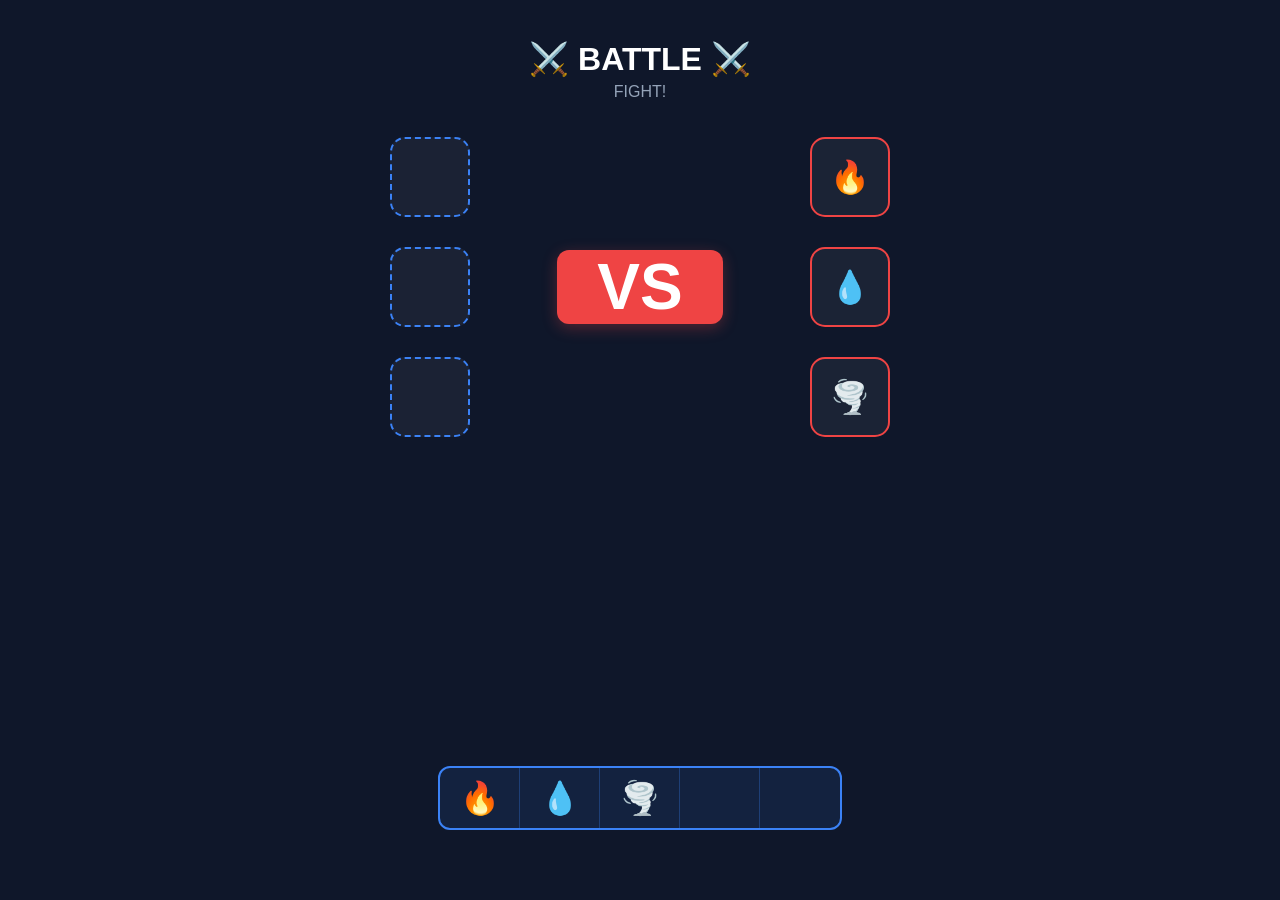
==== docs/index.html @ 9a3e28fd "changed name of folder" ====
<!DOCTYPE html>
<html lang="pt-pt">
    <head>
        <meta charset="utf-8">
        <meta name="viewport" content="width=device-width, initial-scale=1.0">
        <title>Battle! - Commander</title>
        <link rel="stylesheet" href="style.css">
    </head>
    <body>
        <div class="main-container">
            <header>
                <h1>⚔️ BATTLE ⚔️</h1>
                <p class="subtitle">FIGHT!</p>
            </header>

            <main class="game-area">
                <div class="battle-lane">
                    <button class="panel player-slot", id="player-slot1"></button>
                    <button class="panel enemy-slot", id="enemy-slot1"></button>
                </div>

                <div class="battle-lane">
                    <button class="panel player-slot", id="player-slot2"></button>
                    <button id="fight-btn">VS</button>
                    <button class="panel enemy-slot", id="enemy-slot2"></button>
                </div>

                <div class="battle-lane">
                    <button class="panel player-slot", id="player-slot3"></button>
                    <button class="panel enemy-slot", id="enemy-slot3"></button>
                </div>

                <div id="result-area" style="margin-top: 30px; text-align: center; font-size: 1.4em;"></div>
            </main>

            <footer class="footer-area">
                <div class="unit-list">
                    <button class="unit-slot">🔥</button>
                    <button class="unit-slot">💧</button>
                    <button class="unit-slot">🌪️</button>
                    <button class="unit-slot"></button>
                    <button class="unit-slot"></button>
                </div>
            </footer>
        </div>
        <script src="index.js"></script>
    </body>
</html>
---- docs/style.css ----
body, html {
    margin: 0;
    padding: 0;
    height: 100%;
    font-family: Arial, sans-serif;
    background-color: #0f172a;
    /* backgroung-color: white; */
    color: white;
    overflow: hidden; 
}


.main-container {
    display: flex;
    flex-direction: column;
    height: 100vh;
    justify-content: space-between;
    padding: 40px;
    box-sizing: border-box;
}

header {
    text-align: center;
}

h1 {
    margin: 0;
}

.subtitle {
    margin-top: 5px;
    color: #94a3b8;
}


.game-area {
    flex: 1;
    display: flex;
    flex-direction: column;
    justify-content: flex-start; 
    align-items: center;
    gap: 30px;
    padding-top: 20px; /
}

.battle-lane {
    display: flex;
    align-items: center;
    justify-content: space-between;
    width: 70%;
    max-width: 500px;
}

/* Slots de Batalha */
.panel {
    width: 80px;
    height: 80px;
    border-radius: 15px;
    background: rgba(255, 255, 255, 0.05);
}

.player-slot {
    border: 2px dashed #3b82f6;
    cursor: pointer;
    font-size: 2em;
}

.player-slot:hover {
    background: rgba(59, 130, 246, 0.3);
    transform: none; 
}

.enemy-slot {
    border: 2px solid #ef4444;
    font-size: 2em;
}

#fight-btn {
    display: block;
    /* margin: 30px auto; */
    padding: 0px 40px;
    font-size: 4em;
    font-weight: bold;
    background-color: #ef4444;
    color: white;
    border: none;
    border-radius: 12px;
    cursor: pointer;
    box-shadow: 0 4px 15px rgba(239, 68, 68, 0.3);
}

#fight-btn:hover {
    background-color: #f87171;
    transform: translateY(-2px);
}

.footer-area {
    display: flex;
    justify-content: center;
    padding-bottom: 30px;
    width: 100%;
}

.unit-list {
    display: flex;
    gap: 0; 
    background: rgba(59, 130, 246, 0.1); 
    border: 2px solid #3b82f6;           
    border-radius: 12px;                 
    overflow: hidden;                    
}

.unit-slot {
    width: 80px;  
    height: 60px;
    border: none;
    border-radius: 0; 
    background: transparent;
    cursor: pointer;
    transition: background 0.2s;
    border-right: 1px solid rgba(59, 130, 246, 0.3);
    font-size: 2em;
}

.unit-slot:last-child {
    border-right: none;
}

.unit-slot:hover {
    background: rgba(59, 130, 246, 0.3);
    transform: none; 
}
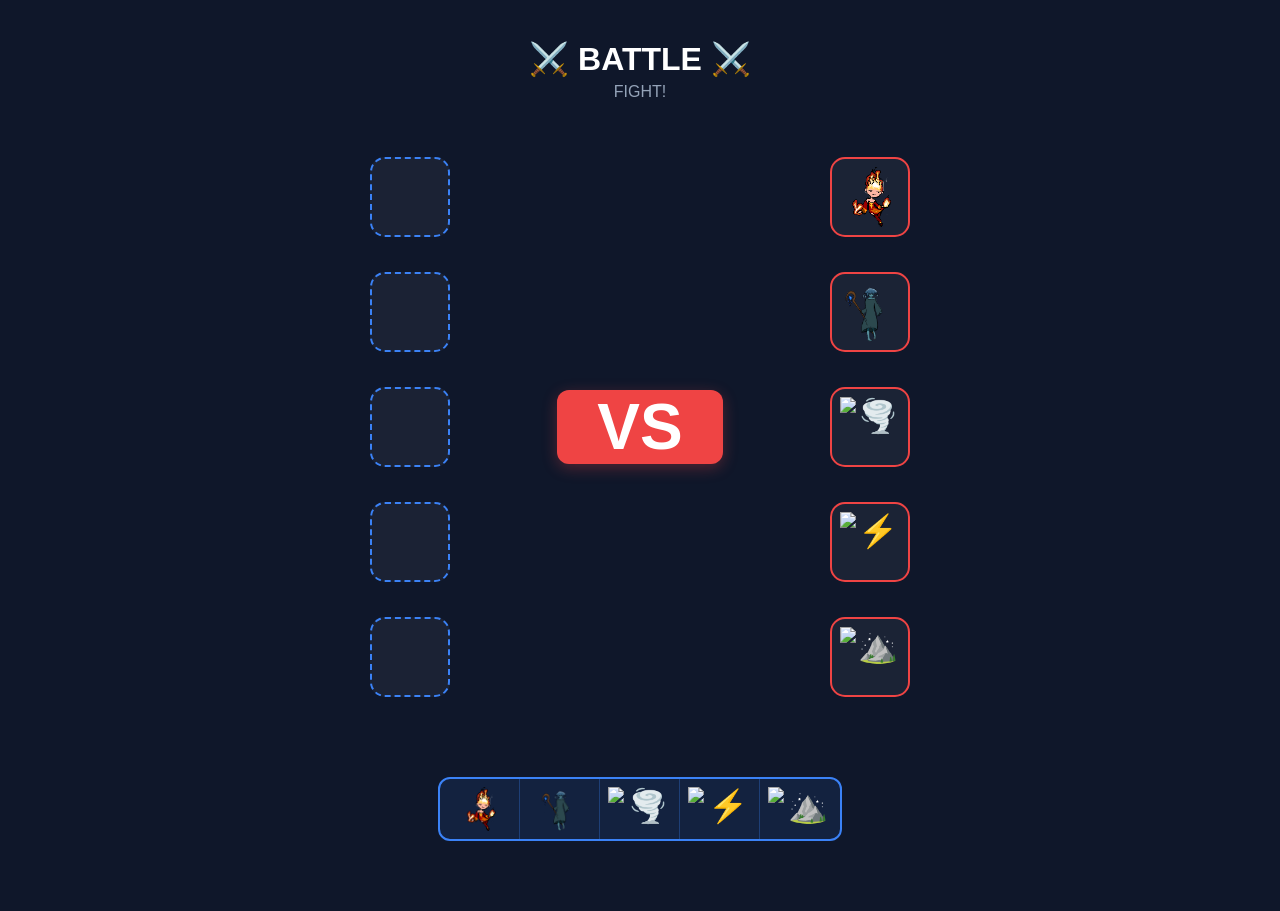
==== commit c685a718: "changes to make the game more scalable. added more elements" ====
--- a/docs/index.html
+++ b/docs/index.html
@@ -14,30 +14,16 @@
             </header>
 
             <main class="game-area">
-                <div class="battle-lane">
-                    <button class="panel player-slot", id="player-slot1"></button>
-                    <button class="panel enemy-slot", id="enemy-slot1"></button>
-                </div>
-
-                <div class="battle-lane">
-                    <button class="panel player-slot", id="player-slot2"></button>
-                    <button id="fight-btn">VS</button>
-                    <button class="panel enemy-slot", id="enemy-slot2"></button>
-                </div>
-
-                <div class="battle-lane">
-                    <button class="panel player-slot", id="player-slot3"></button>
-                    <button class="panel enemy-slot", id="enemy-slot3"></button>
-                </div>
+                <div id="battle-container" class="battle-container"></div>
 
                 <div id="result-area" style="margin-top: 30px; text-align: center; font-size: 1.4em;"></div>
             </main>
 
             <footer class="footer-area">
                 <div class="unit-list">
-                    <button class="unit-slot">🔥</button>
-                    <button class="unit-slot">💧</button>
-                    <button class="unit-slot">🌪️</button>
+                    <button class="unit-slot"></button>
+                    <button class="unit-slot"></button>
+                    <button class="unit-slot"></button>
                     <button class="unit-slot"></button>
                     <button class="unit-slot"></button>
                 </div>
--- a/docs/style.css
+++ b/docs/style.css
@@ -1,19 +1,19 @@
 body, html {
     margin: 0;
     padding: 0;
-    height: 100%;
+    min-height: 100vh;
     font-family: Arial, sans-serif;
     background-color: #0f172a;
     /* backgroung-color: white; */
     color: white;
-    overflow: hidden; 
+    overflow-y: auto;
+    overflow-x: hidden;
 }
-
 
 .main-container {
     display: flex;
     flex-direction: column;
-    height: 100vh;
+    min-height: 100vh;
     justify-content: space-between;
     padding: 40px;
     box-sizing: border-box;
@@ -40,18 +40,63 @@
     justify-content: flex-start; 
     align-items: center;
     gap: 30px;
-    padding-top: 20px; /
+    padding-top: 20px;
+    overflow-y: auto;
+}
+
+.battle-container {
+    display: flex;
+    flex-direction: column;
+    align-items: center;
+    gap: 35px;
+    width: 100%;
+    padding: 20px 0;
 }
 
 .battle-lane {
+    flex-shrink: 0;
     display: flex;
     align-items: center;
-    justify-content: space-between;
-    width: 70%;
-    max-width: 500px;
+    justify-content: center;
+    gap: 40px;
+    width: 80%;
+    max-width: 700px;
 }
 
-/* Slots de Batalha */
+.fight-wrapper {
+    display: flex;
+    align-items: center;
+    justify-content: center;
+    width: 300px;
+    flex-shrink: 0;
+}
+
+.spacer {
+    /* always keep width the same as fight-wrapper*/
+    width: 300px;
+    flex-shrink: 0;
+}
+
+#fight-btn {
+    display: block;
+    /* margin: 30px auto; */
+    padding: 0px 40px;
+    font-size: 4em;
+    font-weight: bold;
+    background-color: #ef4444;
+    color: white;
+    border: none;
+    border-radius: 12px;
+    cursor: pointer;
+    box-shadow: 0 4px 15px rgba(239, 68, 68, 0.3);
+}
+
+#fight-btn:hover {
+    background-color: #f87171;
+    transform: translateY(-3px);
+}
+
+/* Battle slots */
 .panel {
     width: 80px;
     height: 80px;
@@ -73,25 +118,6 @@
 .enemy-slot {
     border: 2px solid #ef4444;
     font-size: 2em;
-}
-
-#fight-btn {
-    display: block;
-    /* margin: 30px auto; */
-    padding: 0px 40px;
-    font-size: 4em;
-    font-weight: bold;
-    background-color: #ef4444;
-    color: white;
-    border: none;
-    border-radius: 12px;
-    cursor: pointer;
-    box-shadow: 0 4px 15px rgba(239, 68, 68, 0.3);
-}
-
-#fight-btn:hover {
-    background-color: #f87171;
-    transform: translateY(-2px);
 }
 
 .footer-area {
@@ -130,3 +156,24 @@
     background: rgba(59, 130, 246, 0.3);
     transform: none; 
 }
+
+.unit-img {
+    width: 100%;
+    height: 100%;
+    object-fit: contain;
+    pointer-events: none; /* so clicks go to the parent slot */
+    image-rendering: crisp-edges; /* optional: sharper pixel art */
+}
+
+.player-slot, .enemy-slot, .unit-slot {
+    display: flex;
+    align-items: center;
+    justify-content: center;
+    padding: 8px;
+    box-sizing: border-box;
+}
+
+/* Make unit list slots a bit taller for images */
+/* .unit-slot { */
+/*     height: 80px; */
+/* } */
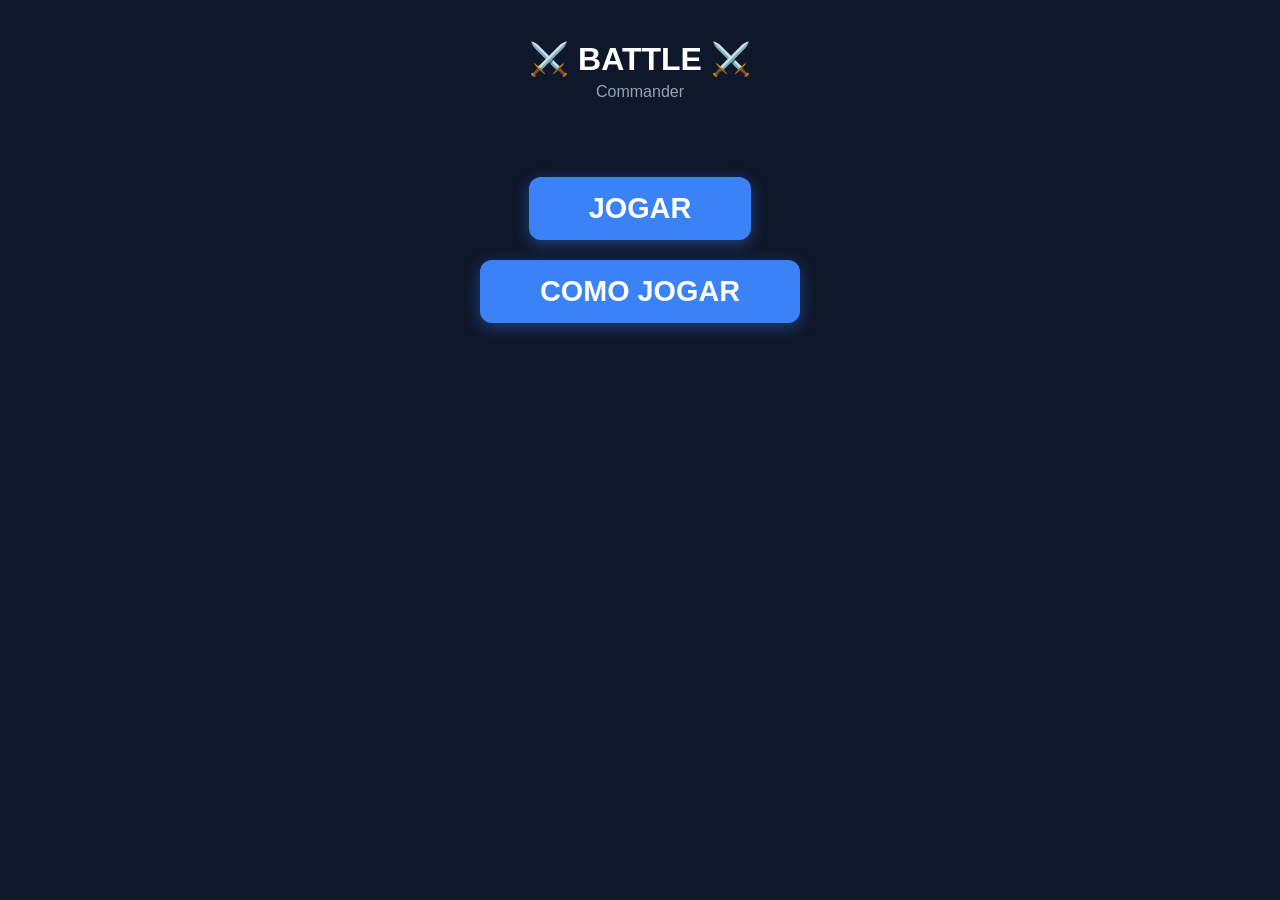
==== commit 27c7dd72: "added a menu with buttons and a tutorial screen. more work on making it more scalable" ====
--- a/docs/index.html
+++ b/docs/index.html
@@ -8,26 +8,69 @@
     </head>
     <body>
         <div class="main-container">
-            <header>
-                <h1>⚔️ BATTLE ⚔️</h1>
-                <p class="subtitle">FIGHT!</p>
-            </header>
 
-            <main class="game-area">
-                <div id="battle-container" class="battle-container"></div>
+            <!-- ==================== MAIN MENU ==================== -->
+            <div id="screen-menu" class="screen">
+                <header>
+                    <h1>⚔️ BATTLE ⚔️</h1>
+                    <p class="subtitle">Commander</p>
+                </header>
+                <div class="menu-buttons">
+                    <button id="btn-play" class="big-btn">JOGAR</button>
+                    <button id="btn-tutorial" class="big-btn">COMO JOGAR</button>
+                </div>
+            </div>
 
-                <div id="result-area" style="margin-top: 30px; text-align: center; font-size: 1.4em;"></div>
-            </main>
+            <!-- ==================== TUTORIAL ==================== -->
+            <div id="screen-tutorial" class="screen">
+                <div class="tutorial-overlay" style="position: static; width: 100%; height: 100%; background: none;">
+                    <div class="tutorial-box">
+                        <h2>COMO JOGAR</h2>
+                        <div class="tutorial-content">
+                            <p><strong>OBJETIVO:</strong> O combate acontece em uma série de duelos 1v1. Quem conseguir o maior número de vitórias nas linhas de batalha vence a partida.</p>
+                            
+                            <p><strong>ESTRATÉGIA:</strong> A ordem das suas unidades importa muito. Analise o time adversário e posicione seus lutadores de forma inteligente.</p>
+                            <p><strong>ELEMENTOS:</strong> Use a vantagem elemental a seu favor. 
+                                <ul>
+                                    <li>💧 <strong>Água</strong> ganha de 🔥 <strong>Fogo</strong></li>
+                                    <li>🔥 <strong>Fogo</strong> ganha de 🌪️ <strong>Vento</strong></li>
+                                    <li>🌪️ <strong>Vento</strong> ganha de ⛰️ <strong>Terra</strong></li>
+                                    <li>⛰️ <strong>Terra</strong> ganha de ⚡️ <strong>Raio</strong></li>
+                                    <li>⚡️ <strong>Raio</strong> ganha de 💧 <strong>Água</strong></li>
+                                </ul>
 
-            <footer class="footer-area">
-                <div class="unit-list">
-                    <button class="unit-slot"></button>
-                    <button class="unit-slot"></button>
-                    <button class="unit-slot"></button>
-                    <button class="unit-slot"></button>
-                    <button class="unit-slot"></button>
+                                <button id="btn-back" class="btn-back">← VOLTAR</button>
+                        </div>
+                    </div>
                 </div>
-            </footer>
+            </div>
+
+            <!-- ==================== GAME SCREEN ==================== -->
+            <div id="screen-game" class="screen">
+                <header>
+                    <h1>⚔️ BATTLE ⚔️</h1>
+                    <p class="subtitle">Level 1</p>
+                </header>
+
+                <main class="game-area">
+                    <div id="battle-container" class="battle-container"></div>
+                    <div id="result-area" style="margin-top: 30px; text-align: center; font-size: 1.4em;"></div>
+                </main>
+
+                <footer class="footer-area">
+                    <div class="unit-list">
+                        <button class="unit-slot"></button>
+                        <button class="unit-slot"></button>
+                        <button class="unit-slot"></button>
+                        <button class="unit-slot"></button>
+                        <button class="unit-slot"></button>
+                    </div>
+                </footer>
+            </div>
+            <div id="test-screen" class="screen">
+                <h1>THIS IS A TEST</h1>
+            </div>
+
         </div>
         <script src="index.js"></script>
     </body>
--- a/docs/style.css
+++ b/docs/style.css
@@ -19,6 +19,113 @@
     box-sizing: border-box;
 }
 
+.screen {
+    display: none;
+    flex-direction: column;
+    height: 100%;
+    width: 100%;
+}
+
+.screen.active { display: flex !important; }
+
+/* .hidden { display: none !important; } */
+
+/* Menu styling */
+.menu-buttons {
+    display: flex;
+    flex-direction: column;
+    gap: 20px;
+    margin-top: 60px;
+    align-items: center;
+}
+
+.big-btn {
+    padding: 15px 60px;
+    font-size: 1.8em;
+    font-weight: bold;
+    background-color: #3b82f6;
+    color: white;
+    border: none;
+    border-radius: 12px;
+    cursor: pointer;
+    box-shadow: 0 4px 15px rgba(59, 130, 246, 0.4);
+    transition: all 0.2s;
+}
+
+.big-btn:hover {
+    background-color: #60a5fa;
+    transform: translateY(-3px);
+}
+
+/* TUTORIAL SCREEN */
+#screen-tutorial {
+    background-color: #0f172a;
+}
+
+.tutorial-overlay {
+    position: static;
+    width: 100%;
+    height: 100%;
+    background: none;
+    display: flex;
+    justify-content: center;
+    align-items: center;
+}
+
+.tutorial-box {
+    background-color: #1e293b;
+    border: 2px solid #3b82f6;
+    border-radius: 16px;
+    padding: 40px 30px;
+    width: 90%;
+    max-width: 460px;
+    text-align: center;
+    box-shadow: 0 20px 25px -5px rgba(0, 0, 0, 0.7);
+    color: white;
+}
+
+.tutorial-box h2 {
+    color: #f8fafc;
+    margin: 0 0 25px 0;
+    font-size: 2rem;
+    letter-spacing: 1px;
+}
+
+.tutorial-content {
+    text-align: left;
+    margin: 25px 0;
+    color: #94a3b8;
+    font-size: 1.1rem;
+    line-height: 1.7;
+}
+
+.tutorial-content strong {
+    color: #f8fafc;
+}
+
+.tutorial-content p {
+    margin-bottom: 18px;
+}
+
+.btn-back {
+    background-color: #ef4444;
+    color: white;
+    border: none;
+    padding: 14px 40px;
+    font-size: 1.2rem;
+    font-weight: bold;
+    border-radius: 8px;
+    cursor: pointer;
+    transition: all 0.2s;
+    width: 100%;
+    margin-top: 15px;
+}
+
+.btn-back:hover {
+    background-color: #dc2626;
+    transform: scale(1.03);
+}
+
 header {
     text-align: center;
 }
@@ -177,3 +284,10 @@
 /* .unit-slot { */
 /*     height: 80px; */
 /* } */
+
+/* DEBUG - remove after fixing */
+#screen-game.active {
+    background: #1e293b !important;
+    display: flex !important;
+    visibility: visible !important;
+}
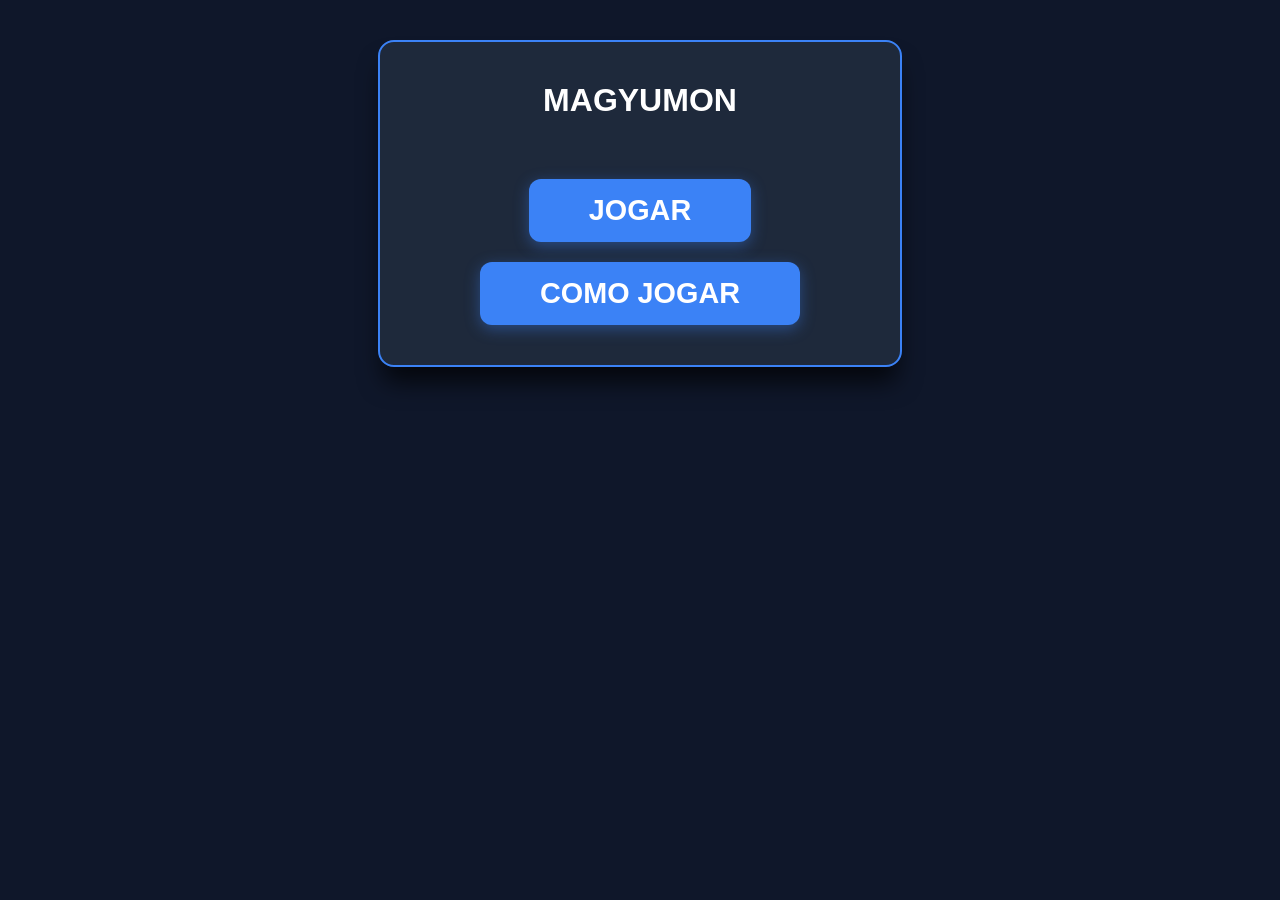
==== commit 762a7be6: "added changed orientation of battle screen, added a button to go back to the menu from battle, added" ====
--- a/docs/index.html
+++ b/docs/index.html
@@ -11,13 +11,12 @@
 
             <!-- ==================== MAIN MENU ==================== -->
             <div id="screen-menu" class="screen">
-                <header>
-                    <h1>⚔️ BATTLE ⚔️</h1>
-                    <p class="subtitle">Commander</p>
-                </header>
-                <div class="menu-buttons">
-                    <button id="btn-play" class="big-btn">JOGAR</button>
-                    <button id="btn-tutorial" class="big-btn">COMO JOGAR</button>
+                <div class="menu">
+                    <h1 class="title">MAGYUMON</h1>
+                    <div class="menu-buttons">
+                        <button id="btn-play" class="big-btn">JOGAR</button>
+                        <button id="btn-tutorial" class="big-btn">COMO JOGAR</button>
+                    </div>
                 </div>
             </div>
 
@@ -29,7 +28,7 @@
                         <div class="tutorial-content">
                             <p><strong>OBJETIVO:</strong> O combate acontece em uma série de duelos 1v1. Quem conseguir o maior número de vitórias nas linhas de batalha vence a partida.</p>
                             
-                            <p><strong>ESTRATÉGIA:</strong> A ordem das suas unidades importa muito. Analise o time adversário e posicione seus lutadores de forma inteligente.</p>
+                            <p><strong>ESTRATÉGIA:</strong> A ordem de suas unidades importa. Analíse o time adversário e posicione seus lutadores de forma inteligente.</p>
                             <p><strong>ELEMENTOS:</strong> Use a vantagem elemental a seu favor. 
                                 <ul>
                                     <li>💧 <strong>Água</strong> ganha de 🔥 <strong>Fogo</strong></li>
@@ -39,7 +38,7 @@
                                     <li>⚡️ <strong>Raio</strong> ganha de 💧 <strong>Água</strong></li>
                                 </ul>
 
-                                <button id="btn-back" class="btn-back">← VOLTAR</button>
+                                <button id="btn-menu-from-tutorial" class="back-btn back-btn-style">← VOLTAR</button>
                         </div>
                     </div>
                 </div>
@@ -49,15 +48,18 @@
             <div id="screen-game" class="screen">
                 <header>
                     <h1>⚔️ BATTLE ⚔️</h1>
-                    <p class="subtitle">Level 1</p>
+                    <p class="subtitle" id="level-number"></p>
+
+                    <button id="btn-menu-from-game" class="back-btn">
+                        ← MENU
+                    </button>
                 </header>
 
                 <main class="game-area">
                     <div id="battle-container" class="battle-container"></div>
                     <div id="result-area" style="margin-top: 30px; text-align: center; font-size: 1.4em;"></div>
                 </main>
-
-                <footer class="footer-area">
+                <div class="unit-area">
                     <div class="unit-list">
                         <button class="unit-slot"></button>
                         <button class="unit-slot"></button>
@@ -65,8 +67,28 @@
                         <button class="unit-slot"></button>
                         <button class="unit-slot"></button>
                     </div>
-                </footer>
+                </div>
             </div>
+
+            <!-- ==================== RESULTS SCREEN ==================== -->
+            <div id="screen-results" class="screen">
+                <div class="results-container">
+                    <div id="result-icon" class="result-icon"></div>
+                    
+                    <h1 id="result-title" class="result-title"></h1>
+                    <p id="result-subtitle" class="result-subtitle"></p>
+                    
+                    <div id="battle-stats" class="battle-stats"></div>
+                    
+                    <div class="results-buttons">
+                        <button id="btn-next-level" class="big-btn">PRÓXIMO NÍVEL →</button>
+                        <button id="btn-try-again" class="big-btn">TENTAR NOVAMENTE</button>
+                        <button id="btn-menu-from-results" class="back-btn back-btn-style">← VOLTAR AO MENU</button>
+                    </div>
+                </div>
+            </div>
+            
+            <!-- ==================== TEST SCREEN ==================== -->
             <div id="test-screen" class="screen">
                 <h1>THIS IS A TEST</h1>
             </div>
--- a/docs/style.css
+++ b/docs/style.css
@@ -10,6 +10,25 @@
     overflow-x: hidden;
 }
 
+header {
+    display: block;
+    text-align: center;
+}
+
+h1 {
+    margin: 0;
+}
+
+.title {
+    text-align: center;
+    font-weight: bold;
+}
+
+.subtitle {
+    margin-top: 5px;
+    color: #94a3b8;
+}
+
 .main-container {
     display: flex;
     flex-direction: column;
@@ -31,48 +50,10 @@
 /* .hidden { display: none !important; } */
 
 /* Menu styling */
-.menu-buttons {
-    display: flex;
-    flex-direction: column;
-    gap: 20px;
-    margin-top: 60px;
-    align-items: center;
-}
-
-.big-btn {
-    padding: 15px 60px;
-    font-size: 1.8em;
-    font-weight: bold;
-    background-color: #3b82f6;
-    color: white;
-    border: none;
-    border-radius: 12px;
-    cursor: pointer;
-    box-shadow: 0 4px 15px rgba(59, 130, 246, 0.4);
-    transition: all 0.2s;
-}
-
-.big-btn:hover {
-    background-color: #60a5fa;
-    transform: translateY(-3px);
-}
-
-/* TUTORIAL SCREEN */
-#screen-tutorial {
-    background-color: #0f172a;
-}
-
-.tutorial-overlay {
-    position: static;
-    width: 100%;
-    height: 100%;
-    background: none;
-    display: flex;
-    justify-content: center;
-    align-items: center;
-}
-
-.tutorial-box {
+#screen-menu {
+    align-items: center;
+}
+.menu {
     background-color: #1e293b;
     border: 2px solid #3b82f6;
     border-radius: 16px;
@@ -84,6 +65,59 @@
     color: white;
 }
 
+.menu-buttons {
+    display: flex;
+    flex-direction: column;
+    gap: 20px;
+    margin-top: 60px;
+    align-items: center;
+}
+
+.big-btn {
+    padding: 15px 60px;
+    font-size: 1.8em;
+    font-weight: bold;
+    background-color: #3b82f6;
+    color: white;
+    border: none;
+    border-radius: 12px;
+    cursor: pointer;
+    box-shadow: 0 4px 15px rgba(59, 130, 246, 0.4);
+    transition: all 0.2s;
+}
+
+.big-btn:hover {
+    background-color: #60a5fa;
+    transform: translateY(-3px);
+}
+
+/* ======================= TUTORIAL SCREEN ================================== */
+#screen-tutorial {
+    background-color: #0f172a;
+}
+
+.tutorial-overlay {
+    position: static;
+    width: 100%;
+    height: 100%;
+    background: none;
+    display: flex;
+    justify-content: center;
+    align-items: center;
+}
+
+.tutorial-box {
+    background-color: #1e293b;
+    border: 2px solid #3b82f6;
+    border-radius: 16px;
+    padding: 40px 30px 0px;
+    width: 90%;
+    max-width: 460px;
+    text-align: center;
+    box-shadow: 0 20px 25px -5px rgba(0, 0, 0, 0.7);
+    color: white;
+}
+
 .tutorial-box h2 {
     color: #f8fafc;
     margin: 0 0 25px 0;
@@ -107,8 +141,8 @@
     margin-bottom: 18px;
 }
 
-.btn-back {
-    background-color: #ef4444;
+.back-btn-style {
+    background-color: #3b82f6;
     color: white;
     border: none;
     padding: 14px 40px;
@@ -121,24 +155,10 @@
     margin-top: 15px;
 }
 
-.btn-back:hover {
-    background-color: #dc2626;
+.back-btn-style:hover {
+    background-color: #60a5fa;
     transform: scale(1.03);
 }
-
-header {
-    text-align: center;
-}
-
-h1 {
-    margin: 0;
-}
-
-.subtitle {
-    margin-top: 5px;
-    color: #94a3b8;
-}
-
 
 .game-area {
     flex: 1;
@@ -149,25 +169,6 @@
     gap: 30px;
     padding-top: 20px;
     overflow-y: auto;
-}
-
-.battle-container {
-    display: flex;
-    flex-direction: column;
-    align-items: center;
-    gap: 35px;
-    width: 100%;
-    padding: 20px 0;
-}
-
-.battle-lane {
-    flex-shrink: 0;
-    display: flex;
-    align-items: center;
-    justify-content: center;
-    gap: 40px;
-    width: 80%;
-    max-width: 700px;
 }
 
 .fight-wrapper {
@@ -203,31 +204,101 @@
     transform: translateY(-3px);
 }
 
-/* Battle slots */
+/* =========================== Battle Screen ========================== */
+.battle-container {
+    display: flex;
+    flex-direction: column;
+    align-items: center;
+    gap: 35px;
+    width: 100%;
+    /* padding: 20px 0; */
+}
+
+/* .battle-lane { */
+/*     flex-shrink: 0; */
+/*     display: flex; */
+/*     align-items: center; */
+/*     justify-content: center; */
+/*     gap: 40px; */
+/*     width: 80%; */
+/*     max-width: 700px; */
+/* } */
+
+/* Back to Menu Button */
+#btn-menu-from-game {
+    position: absolute;
+    top: 15px;
+    right: 15px;
+    padding: 10px 20px;
+    font-size: 1.1rem;
+    font-weight: bold;
+    background-color: #334155;
+    color: white;
+    border: 2px solid #64748b;
+    border-radius: 10px;
+    cursor: pointer;
+    transition: all 0.2s;
+    z-index: 10;
+}
+
+#btn-menu-from-game:hover {
+    background-color: #475569;
+    border-color: #94a3b8;
+    transform: translateY(-2px);
+}
+
+#btn-menu-from-game:active {
+    transform: scale(0.95);
+}
+
+.battle-row {
+    flex-shrink: 0;
+    display: flex;
+    gap: 20px;
+    justify-content: center;
+    width: 80%;
+}
+
+.vs-row {
+    display: flex;
+    justify-content: center;
+    width: 100%;
+    /* padding: 10px 0; */
+}
+
+.panel, .unit-slot {
+    display: flex;
+    align-items: center;
+    justify-content: center;
+    padding: 8px;
+    box-sizing: border-box;
+}
+
 .panel {
-    width: 80px;
-    height: 80px;
-    border-radius: 15px;
-    background: rgba(255, 255, 255, 0.05);
+    font-size: 2.8em;
+    width: 90px;
+    height: 90px;
+    border-radius: 16px;
+    background: rgba(255, 255, 255, 0.06);
 }
 
 .player-slot {
     border: 2px dashed #3b82f6;
     cursor: pointer;
-    font-size: 2em;
+    transition: all 0.2s;
 }
 
 .player-slot:hover {
     background: rgba(59, 130, 246, 0.3);
     transform: none; 
+    scale: 1.05;
 }
 
 .enemy-slot {
     border: 2px solid #ef4444;
-    font-size: 2em;
-}
-
-.footer-area {
+}
+
+.unit-area {
     display: flex;
     justify-content: center;
     padding-bottom: 30px;
@@ -268,16 +339,8 @@
     width: 100%;
     height: 100%;
     object-fit: contain;
-    pointer-events: none; /* so clicks go to the parent slot */
-    image-rendering: crisp-edges; /* optional: sharper pixel art */
-}
-
-.player-slot, .enemy-slot, .unit-slot {
-    display: flex;
-    align-items: center;
-    justify-content: center;
-    padding: 8px;
-    box-sizing: border-box;
+    pointer-events: none;
+    image-rendering: crisp-edges;
 }
 
 /* Make unit list slots a bit taller for images */
@@ -285,9 +348,69 @@
 /*     height: 80px; */
 /* } */
 
-/* DEBUG - remove after fixing */
-#screen-game.active {
-    background: #1e293b !important;
-    display: flex !important;
-    visibility: visible !important;
-}
+/* ======================= RESULTS SCREEN ======================= */
+#screen-results {
+    justify-content: center;
+    align-items: center;
+}
+
+.results-container {
+    background-color: #1e293b;
+    border: 3px solid #3b82f6;
+    border-radius: 20px;
+    padding: 50px 40px;
+    width: 90%;
+    max-width: 480px;
+    text-align: center;
+    box-shadow: 0 25px 50px -12px rgba(0, 0, 0, 0.8);
+}
+
+.result-icon {
+    font-size: 6rem;
+    margin-bottom: 20px;
+    line-height: 1;
+}
+
+.result-title {
+    font-size: 3rem;
+    margin: 10px 0 8px 0;
+    font-weight: bold;
+}
+
+.result-subtitle {
+    font-size: 1.4rem;
+    color: #94a3b8;
+    margin-bottom: 30px;
+}
+
+.battle-stats {
+    background-color: #0f172a;
+    padding: 20px;
+    border-radius: 12px;
+    margin: 25px 0;
+    font-size: 1.5rem;
+    line-height: 1.8;
+}
+
+.results-buttons {
+    display: flex;
+    flex-direction: column;
+    gap: 15px;
+    margin-top: 30px;
+}
+
+#btn-next-level {
+    background-color: #22c55e;
+}
+
+#btn-next-level:hover {
+    background-color: #4ade80;
+}
+
+#btn-try-again {
+    background-color: #f59e0b;
+}
+
+#btn-try-again:hover {
+    background-color: #fbbf24;
+}
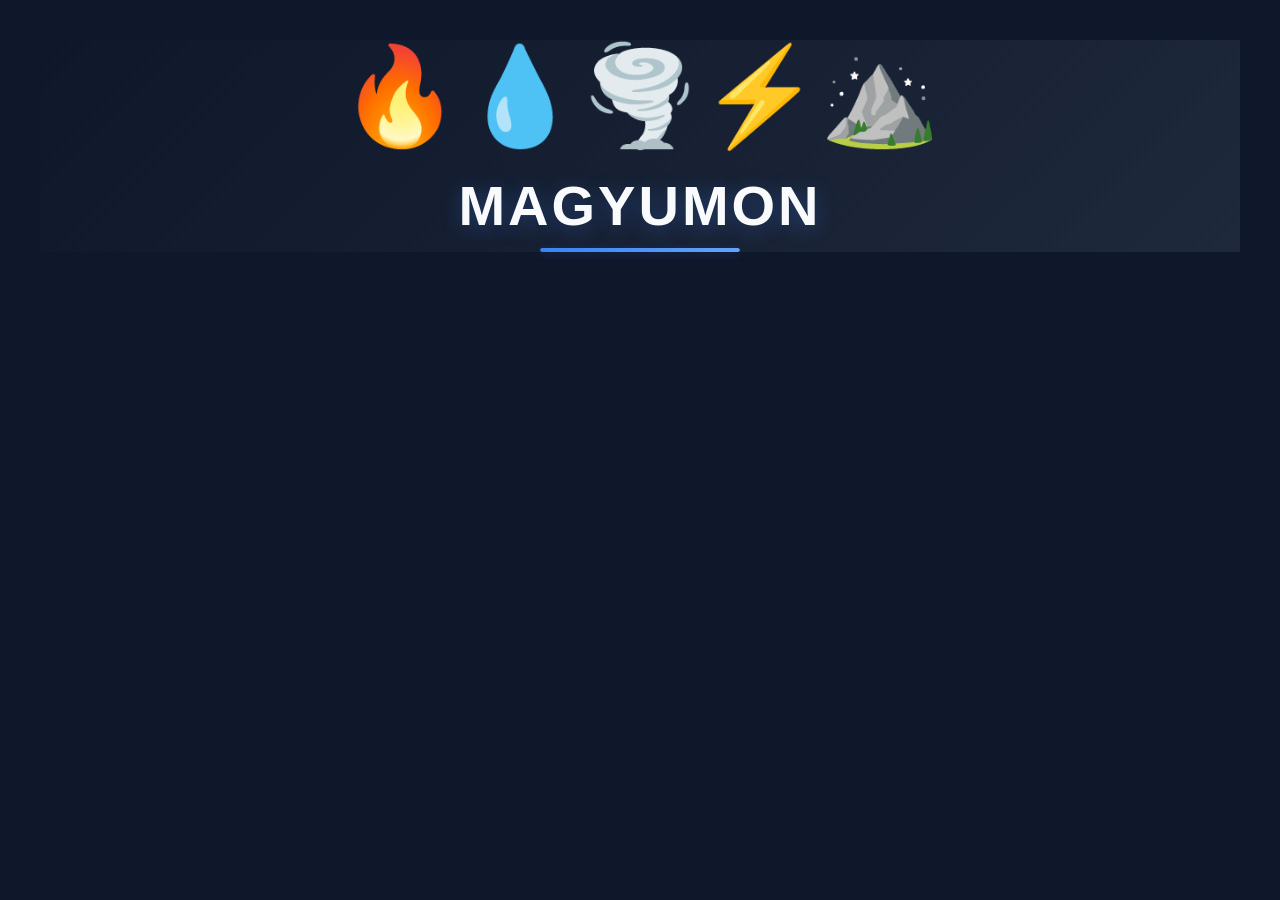
==== commit 3a1349c6: "adicionei uma animação de início. cortesia de luiz miguel" ====
--- a/docs/index.html
+++ b/docs/index.html
@@ -3,11 +3,24 @@
     <head>
         <meta charset="utf-8">
         <meta name="viewport" content="width=device-width, initial-scale=1.0">
-        <title>Battle! - Commander</title>
+        <title>MAGYUMON</title>
         <link rel="stylesheet" href="style.css">
     </head>
     <body>
         <div class="main-container">
+
+            <!-- ==================== SPLASH SCREEN ==================== -->
+            <div id="screen-splash" class="screen">
+                <div class="splash-overlay">
+                    <div class="splash-content">
+                        <div class="splash-icon">🔥💧🌪️⚡⛰️</div>
+                        <h1 class="splash-title">MAGYUMON</h1>
+                        <div class="splash-loader">
+                            <div class="loader-bar"></div>
+                        </div>
+                    </div>
+                </div>
+            </div>
 
             <!-- ==================== MAIN MENU ==================== -->
             <div id="screen-menu" class="screen">
--- a/docs/style.css
+++ b/docs/style.css
@@ -414,3 +414,97 @@
 #btn-try-again:hover {
     background-color: #fbbf24;
 }
+
+/* ==================== SPLASH SCREEN ANIMATIONS ==================== */
+@keyframes fadeInSplash {
+    0% {
+        opacity: 0;
+        transform: scale(0.95);
+    }
+    100% {
+        opacity: 1;
+        transform: scale(1);
+    }
+}
+
+@keyframes bounceIcon {
+    0%, 100% {
+        transform: translateY(0);
+    }
+    50% {
+        transform: translateY(-20px);
+    }
+}
+
+@keyframes loadingBar {
+    0% {
+        width: 0%;
+    }
+    100% {
+        width: 100%;
+    }
+}
+
+@keyframes fadeOutSplash {
+    0% {
+        opacity: 1;
+    }
+    100% {
+        opacity: 0;
+    }
+}
+
+#screen-splash {
+    background: linear-gradient(135deg, #0f172a 0%, #1e293b 100%);
+}
+
+.splash-overlay {
+    width: 100%;
+    height: 100%;
+    display: flex;
+    justify-content: center;
+    align-items: center;
+    position: relative;
+}
+
+.splash-content {
+    text-align: center;
+    animation: fadeInSplash 0.8s ease-out;
+}
+
+.splash-icon {
+    font-size: 6rem;
+    margin-bottom: 20px;
+    animation: bounceIcon 2s infinite ease-in-out;
+    display: block;
+}
+
+.splash-title {
+    font-size: 3.5rem;
+    font-weight: bold;
+    margin: 0 0 10px 0;
+    letter-spacing: 3px;
+    color: #f8fafc;
+    text-shadow: 0 4px 20px rgba(59, 130, 246, 0.3);
+}
+
+.splash-loader {
+    width: 200px;
+    height: 4px;
+    background-color: #1e293b;
+    border-radius: 4px;
+    margin: 0 auto;
+    overflow: hidden;
+    box-shadow: 0 2px 8px rgba(59, 130, 246, 0.2);
+}
+
+.loader-bar {
+    height: 100%;
+    background: linear-gradient(90deg, #3b82f6, #60a5fa);
+    border-radius: 4px;
+    animation: loadingBar 2.5s ease-in-out forwards;
+}
+
+#screen-splash.fade-out {
+    animation: fadeOutSplash 0.6s ease-in forwards;
+}
